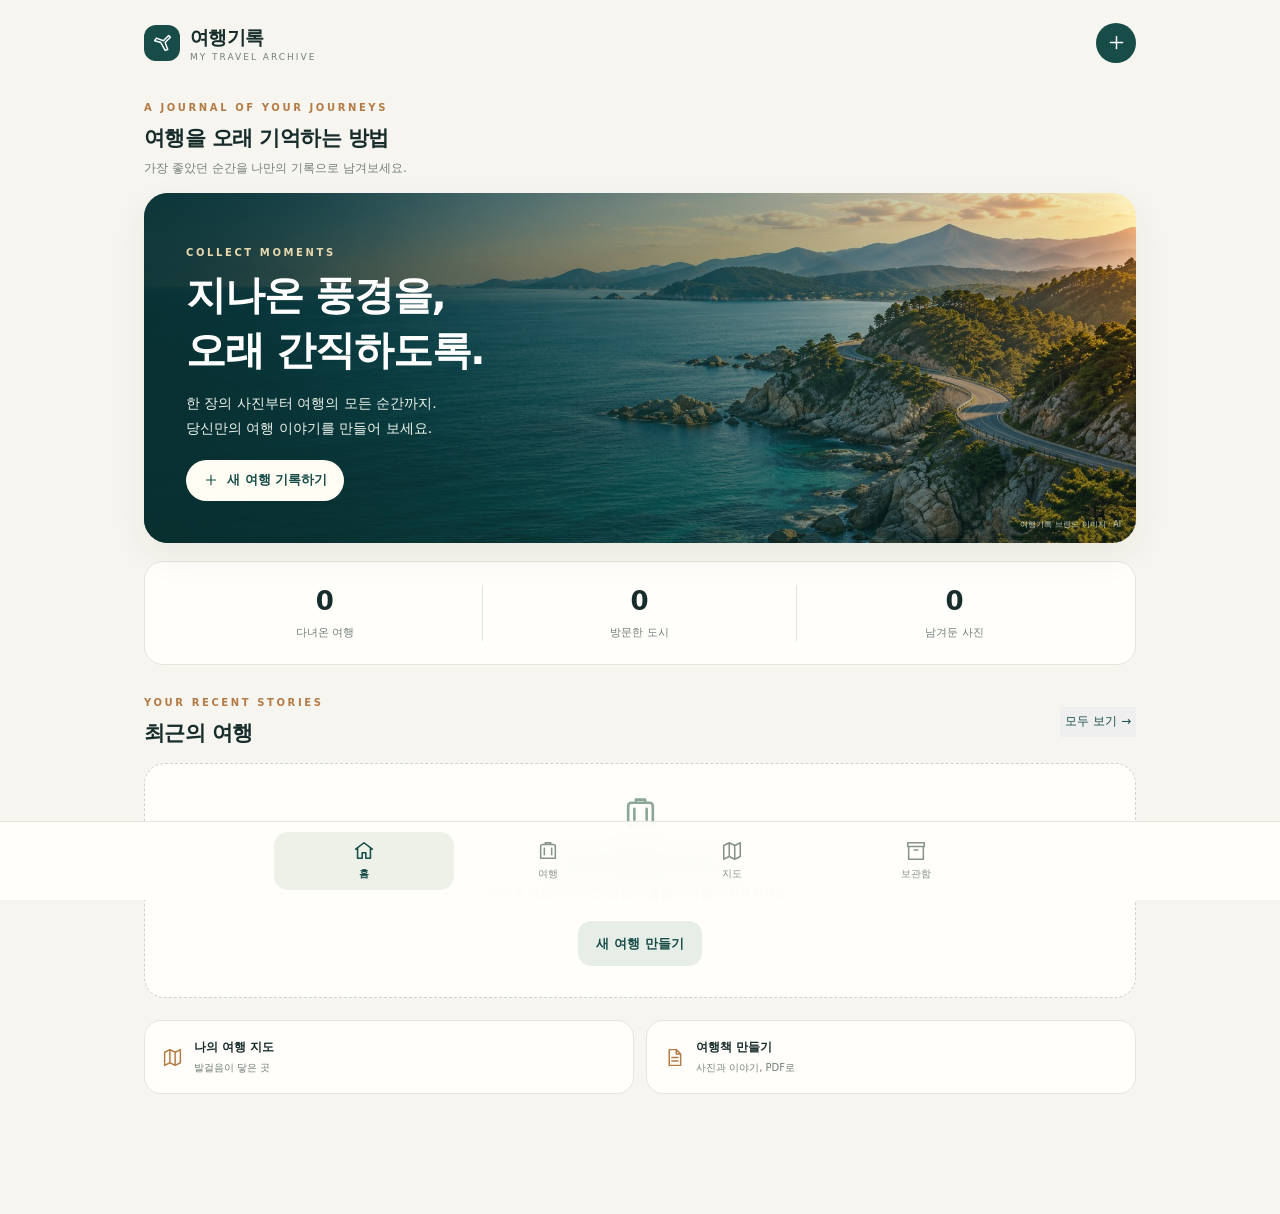
==== android/app/src/main/assets/index.html @ 4f171561 "feat: build polished travel diary Android APK with expense tracking and photo PDFs" ====
<!doctype html><html lang="ko"><head><meta charset="utf-8"><meta name="viewport" content="width=device-width,initial-scale=1,viewport-fit=cover"><meta name="theme-color" content="#174c48"><title>여행기록</title><link rel="stylesheet" href="leaflet.css"><link rel="stylesheet" href="styles.css"></head><body><div id="app"><header id="header"></header><main id="main"></main><nav id="nav" aria-label="주 메뉴"></nav></div><div id="modalRoot"></div><div id="toast" role="status"></div><input type="file" id="importFile" accept=".json,application/json" hidden><script src="model.js"></script><script src="storage.js"></script><script src="locations.js"></script><script src="leaflet.js"></script><script src="native.js"></script><script src="report.js"></script><script src="app.js"></script></body></html>
---- android/app/src/main/assets/leaflet.css ----
/* required styles */

.leaflet-pane,
.leaflet-tile,
.leaflet-marker-icon,
.leaflet-marker-shadow,
.leaflet-tile-container,
.leaflet-pane > svg,
.leaflet-pane > canvas,
.leaflet-zoom-box,
.leaflet-image-layer,
.leaflet-layer {
	position: absolute;
	left: 0;
	top: 0;
	}
.leaflet-container {
	overflow: hidden;
	}
.leaflet-tile,
.leaflet-marker-icon,
.leaflet-marker-shadow {
	-webkit-user-select: none;
	   -moz-user-select: none;
	        user-select: none;
	  -webkit-user-drag: none;
	}
/* Prevents IE11 from highlighting tiles in blue */
.leaflet-tile::selection {
	background: transparent;
}
/* Safari renders non-retina tile on retina better with this, but Chrome is worse */
.leaflet-safari .leaflet-tile {
	image-rendering: -webkit-optimize-contrast;
	}
/* hack that prevents hw layers "stretching" when loading new tiles */
.leaflet-safari .leaflet-tile-container {
	width: 1600px;
	height: 1600px;
	-webkit-transform-origin: 0 0;
	}
.leaflet-marker-icon,
.leaflet-marker-shadow {
	display: block;
	}
/* .leaflet-container svg: reset svg max-width decleration shipped in Joomla! (joomla.org) 3.x */
/* .leaflet-container img: map is broken in FF if you have max-width: 100% on tiles */
.leaflet-container .leaflet-overlay-pane svg {
	max-width: none !important;
	max-height: none !important;
	}
.leaflet-container .leaflet-marker-pane img,
.leaflet-container .leaflet-shadow-pane img,
.leaflet-container .leaflet-tile-pane img,
.leaflet-container img.leaflet-image-layer,
.leaflet-container .leaflet-tile {
	max-width: none !important;
	max-height: none !important;
	width: auto;
	padding: 0;
	}

.leaflet-container img.leaflet-tile {
	/* See: https://bugs.chromium.org/p/chromium/issues/detail?id=600120 */
	mix-blend-mode: plus-lighter;
}

.leaflet-container.leaflet-touch-zoom {
	-ms-touch-action: pan-x pan-y;
	touch-action: pan-x pan-y;
	}
.leaflet-container.leaflet-touch-drag {
	-ms-touch-action: pinch-zoom;
	/* Fallback for FF which doesn't support pinch-zoom */
	touch-action: none;
	touch-action: pinch-zoom;
}
.leaflet-container.leaflet-touch-drag.leaflet-touch-zoom {
	-ms-touch-action: none;
	touch-action: none;
}
.leaflet-container {
	-webkit-tap-highlight-color: transparent;
}
.leaflet-container a {
	-webkit-tap-highlight-color: rgba(51, 181, 229, 0.4);
}
.leaflet-tile {
	filter: inherit;
	visibility: hidden;
	}
.leaflet-tile-loaded {
	visibility: inherit;
	}
.leaflet-zoom-box {
	width: 0;
	height: 0;
	-moz-box-sizing: border-box;
	     box-sizing: border-box;
	z-index: 800;
	}
/* workaround for https://bugzilla.mozilla.org/show_bug.cgi?id=888319 */
.leaflet-overlay-pane svg {
	-moz-user-select: none;
	}

.leaflet-pane         { z-index: 400; }

.leaflet-tile-pane    { z-index: 200; }
.leaflet-overlay-pane { z-index: 400; }
.leaflet-shadow-pane  { z-index: 500; }
.leaflet-marker-pane  { z-index: 600; }
.leaflet-tooltip-pane   { z-index: 650; }
.leaflet-popup-pane   { z-index: 700; }

.leaflet-map-pane canvas { z-index: 100; }
.leaflet-map-pane svg    { z-index: 200; }

.leaflet-vml-shape {
	width: 1px;
	height: 1px;
	}
.lvml {
	behavior: url(#default#VML);
	display: inline-block;
	position: absolute;
	}


/* control positioning */

.leaflet-control {
	position: relative;
	z-index: 800;
	pointer-events: visiblePainted; /* IE 9-10 doesn't have auto */
	pointer-events: auto;
	}
.leaflet-top,
.leaflet-bottom {
	position: absolute;
	z-index: 1000;
	pointer-events: none;
	}
.leaflet-top {
	top: 0;
	}
.leaflet-right {
	right: 0;
	}
.leaflet-bottom {
	bottom: 0;
	}
.leaflet-left {
	left: 0;
	}
.leaflet-control {
	float: left;
	clear: both;
	}
.leaflet-right .leaflet-control {
	float: right;
	}
.leaflet-top .leaflet-control {
	margin-top: 10px;
	}
.leaflet-bottom .leaflet-control {
	margin-bottom: 10px;
	}
.leaflet-left .leaflet-control {
	margin-left: 10px;
	}
.leaflet-right .leaflet-control {
	margin-right: 10px;
	}


/* zoom and fade animations */

.leaflet-fade-anim .leaflet-popup {
	opacity: 0;
	-webkit-transition: opacity 0.2s linear;
	   -moz-transition: opacity 0.2s linear;
	        transition: opacity 0.2s linear;
	}
.leaflet-fade-anim .leaflet-map-pane .leaflet-popup {
	opacity: 1;
	}
.leaflet-zoom-animated {
	-webkit-transform-origin: 0 0;
	    -ms-transform-origin: 0 0;
	        transform-origin: 0 0;
	}
svg.leaflet-zoom-animated {
	will-change: transform;
}

.leaflet-zoom-anim .leaflet-zoom-animated {
	-webkit-transition: -webkit-transform 0.25s cubic-bezier(0,0,0.25,1);
	   -moz-transition:    -moz-transform 0.25s cubic-bezier(0,0,0.25,1);
	        transition:         transform 0.25s cubic-bezier(0,0,0.25,1);
	}
.leaflet-zoom-anim .leaflet-tile,
.leaflet-pan-anim .leaflet-tile {
	-webkit-transition: none;
	   -moz-transition: none;
	        transition: none;
	}

.leaflet-zoom-anim .leaflet-zoom-hide {
	visibility: hidden;
	}


/* cursors */

.leaflet-interactive {
	cursor: pointer;
	}
.leaflet-grab {
	cursor: -webkit-grab;
	cursor:    -moz-grab;
	cursor:         grab;
	}
.leaflet-crosshair,
.leaflet-crosshair .leaflet-interactive {
	cursor: crosshair;
	}
.leaflet-popup-pane,
.leaflet-control {
	cursor: auto;
	}
.leaflet-dragging .leaflet-grab,
.leaflet-dragging .leaflet-grab .leaflet-interactive,
.leaflet-dragging .leaflet-marker-draggable {
	cursor: move;
	cursor: -webkit-grabbing;
	cursor:    -moz-grabbing;
	cursor:         grabbing;
	}

/* marker & overlays interactivity */
.leaflet-marker-icon,
.leaflet-marker-shadow,
.leaflet-image-layer,
.leaflet-pane > svg path,
.leaflet-tile-container {
	pointer-events: none;
	}

.leaflet-marker-icon.leaflet-interactive,
.leaflet-image-layer.leaflet-interactive,
.leaflet-pane > svg path.leaflet-interactive,
svg.leaflet-image-layer.leaflet-interactive path {
	pointer-events: visiblePainted; /* IE 9-10 doesn't have auto */
	pointer-events: auto;
	}

/* visual tweaks */

.leaflet-container {
	background: #ddd;
	outline-offset: 1px;
	}
.leaflet-container a {
	color: #0078A8;
	}
.leaflet-zoom-box {
	border: 2px dotted #38f;
	background: rgba(255,255,255,0.5);
	}


/* general typography */
.leaflet-container {
	font-family: "Helvetica Neue", Arial, Helvetica, sans-serif;
	font-size: 12px;
	font-size: 0.75rem;
	line-height: 1.5;
	}


/* general toolbar styles */

.leaflet-bar {
	box-shadow: 0 1px 5px rgba(0,0,0,0.65);
	border-radius: 4px;
	}
.leaflet-bar a {
	background-color: #fff;
	border-bottom: 1px solid #ccc;
	width: 26px;
	height: 26px;
	line-height: 26px;
	display: block;
	text-align: center;
	text-decoration: none;
	color: black;
	}
.leaflet-bar a,
.leaflet-control-layers-toggle {
	background-position: 50% 50%;
	background-repeat: no-repeat;
	display: block;
	}
.leaflet-bar a:hover,
.leaflet-bar a:focus {
	background-color: #f4f4f4;
	}
.leaflet-bar a:first-child {
	border-top-left-radius: 4px;
	border-top-right-radius: 4px;
	}
.leaflet-bar a:last-child {
	border-bottom-left-radius: 4px;
	border-bottom-right-radius: 4px;
	border-bottom: none;
	}
.leaflet-bar a.leaflet-disabled {
	cursor: default;
	background-color: #f4f4f4;
	color: #bbb;
	}

.leaflet-touch .leaflet-bar a {
	width: 30px;
	height: 30px;
	line-height: 30px;
	}
.leaflet-touch .leaflet-bar a:first-child {
	border-top-left-radius: 2px;
	border-top-right-radius: 2px;
	}
.leaflet-touch .leaflet-bar a:last-child {
	border-bottom-left-radius: 2px;
	border-bottom-right-radius: 2px;
	}

/* zoom control */

.leaflet-control-zoom-in,
.leaflet-control-zoom-out {
	font: bold 18px 'Lucida Console', Monaco, monospace;
	text-indent: 1px;
	}

.leaflet-touch .leaflet-control-zoom-in, .leaflet-touch .leaflet-control-zoom-out  {
	font-size: 22px;
	}


/* layers control */

.leaflet-control-layers {
	box-shadow: 0 1px 5px rgba(0,0,0,0.4);
	background: #fff;
	border-radius: 5px;
	}
.leaflet-control-layers-toggle {
	background-image: url(images/layers.png);
	width: 36px;
	height: 36px;
	}
.leaflet-retina .leaflet-control-layers-toggle {
	background-image: url(images/layers-2x.png);
	background-size: 26px 26px;
	}
.leaflet-touch .leaflet-control-layers-toggle {
	width: 44px;
	height: 44px;
	}
.leaflet-control-layers .leaflet-control-layers-list,
.leaflet-control-layers-expanded .leaflet-control-layers-toggle {
	display: none;
	}
.leaflet-control-layers-expanded .leaflet-control-layers-list {
	display: block;
	position: relative;
	}
.leaflet-control-layers-expanded {
	padding: 6px 10px 6px 6px;
	color: #333;
	background: #fff;
	}
.leaflet-control-layers-scrollbar {
	overflow-y: scroll;
	overflow-x: hidden;
	padding-right: 5px;
	}
.leaflet-control-layers-selector {
	margin-top: 2px;
	position: relative;
	top: 1px;
	}
.leaflet-control-layers label {
	display: block;
	font-size: 13px;
	font-size: 1.08333em;
	}
.leaflet-control-layers-separator {
	height: 0;
	border-top: 1px solid #ddd;
	margin: 5px -10px 5px -6px;
	}

/* Default icon URLs */
.leaflet-default-icon-path { /* used only in path-guessing heuristic, see L.Icon.Default */
	background-image: url(images/marker-icon.png);
	}


/* attribution and scale controls */

.leaflet-container .leaflet-control-attribution {
	background: #fff;
	background: rgba(255, 255, 255, 0.8);
	margin: 0;
	}
.leaflet-control-attribution,
.leaflet-control-scale-line {
	padding: 0 5px;
	color: #333;
	line-height: 1.4;
	}
.leaflet-control-attribution a {
	text-decoration: none;
	}
.leaflet-control-attribution a:hover,
.leaflet-control-attribution a:focus {
	text-decoration: underline;
	}
.leaflet-attribution-flag {
	display: inline !important;
	vertical-align: baseline !important;
	width: 1em;
	height: 0.6669em;
	}
.leaflet-left .leaflet-control-scale {
	margin-left: 5px;
	}
.leaflet-bottom .leaflet-control-scale {
	margin-bottom: 5px;
	}
.leaflet-control-scale-line {
	border: 2px solid #777;
	border-top: none;
	line-height: 1.1;
	padding: 2px 5px 1px;
	white-space: nowrap;
	-moz-box-sizing: border-box;
	     box-sizing: border-box;
	background: rgba(255, 255, 255, 0.8);
	text-shadow: 1px 1px #fff;
	}
.leaflet-control-scale-line:not(:first-child) {
	border-top: 2px solid #777;
	border-bottom: none;
	margin-top: -2px;
	}
.leaflet-control-scale-line:not(:first-child):not(:last-child) {
	border-bottom: 2px solid #777;
	}

.leaflet-touch .leaflet-control-attribution,
.leaflet-touch .leaflet-control-layers,
.leaflet-touch .leaflet-bar {
	box-shadow: none;
	}
.leaflet-touch .leaflet-control-layers,
.leaflet-touch .leaflet-bar {
	border: 2px solid rgba(0,0,0,0.2);
	background-clip: padding-box;
	}


/* popup */

.leaflet-popup {
	position: absolute;
	text-align: center;
	margin-bottom: 20px;
	}
.leaflet-popup-content-wrapper {
	padding: 1px;
	text-align: left;
	border-radius: 12px;
	}
.leaflet-popup-content {
	margin: 13px 24px 13px 20px;
	line-height: 1.3;
	font-size: 13px;
	font-size: 1.08333em;
	min-height: 1px;
	}
.leaflet-popup-content p {
	margin: 17px 0;
	margin: 1.3em 0;
	}
.leaflet-popup-tip-container {
	width: 40px;
	height: 20px;
	position: absolute;
	left: 50%;
	margin-top: -1px;
	margin-left: -20px;
	overflow: hidden;
	pointer-events: none;
	}
.leaflet-popup-tip {
	width: 17px;
	height: 17px;
	padding: 1px;

	margin: -10px auto 0;
	pointer-events: auto;

	-webkit-transform: rotate(45deg);
	   -moz-transform: rotate(45deg);
	    -ms-transform: rotate(45deg);
	        transform: rotate(45deg);
	}
.leaflet-popup-content-wrapper,
.leaflet-popup-tip {
	background: white;
	color: #333;
	box-shadow: 0 3px 14px rgba(0,0,0,0.4);
	}
.leaflet-container a.leaflet-popup-close-button {
	position: absolute;
	top: 0;
	right: 0;
	border: none;
	text-align: center;
	width: 24px;
	height: 24px;
	font: 16px/24px Tahoma, Verdana, sans-serif;
	color: #757575;
	text-decoration: none;
	background: transparent;
	}
.leaflet-container a.leaflet-popup-close-button:hover,
.leaflet-container a.leaflet-popup-close-button:focus {
	color: #585858;
	}
.leaflet-popup-scrolled {
	overflow: auto;
	}

.leaflet-oldie .leaflet-popup-content-wrapper {
	-ms-zoom: 1;
	}
.leaflet-oldie .leaflet-popup-tip {
	width: 24px;
	margin: 0 auto;

	-ms-filter: "progid:DXImageTransform.Microsoft.Matrix(M11=0.70710678, M12=0.70710678, M21=-0.70710678, M22=0.70710678)";
	filter: progid:DXImageTransform.Microsoft.Matrix(M11=0.70710678, M12=0.70710678, M21=-0.70710678, M22=0.70710678);
	}

.leaflet-oldie .leaflet-control-zoom,
.leaflet-oldie .leaflet-control-layers,
.leaflet-oldie .leaflet-popup-content-wrapper,
.leaflet-oldie .leaflet-popup-tip {
	border: 1px solid #999;
	}


/* div icon */

.leaflet-div-icon {
	background: #fff;
	border: 1px solid #666;
	}


/* Tooltip */
/* Base styles for the element that has a tooltip */
.leaflet-tooltip {
	position: absolute;
	padding: 6px;
	background-color: #fff;
	border: 1px solid #fff;
	border-radius: 3px;
	color: #222;
	white-space: nowrap;
	-webkit-user-select: none;
	-moz-user-select: none;
	-ms-user-select: none;
	user-select: none;
	pointer-events: none;
	box-shadow: 0 1px 3px rgba(0,0,0,0.4);
	}
.leaflet-tooltip.leaflet-interactive {
	cursor: pointer;
	pointer-events: auto;
	}
.leaflet-tooltip-top:before,
.leaflet-tooltip-bottom:before,
.leaflet-tooltip-left:before,
.leaflet-tooltip-right:before {
	position: absolute;
	pointer-events: none;
	border: 6px solid transparent;
	background: transparent;
	content: "";
	}

/* Directions */

.leaflet-tooltip-bottom {
	margin-top: 6px;
}
.leaflet-tooltip-top {
	margin-top: -6px;
}
.leaflet-tooltip-bottom:before,
.leaflet-tooltip-top:before {
	left: 50%;
	margin-left: -6px;
	}
.leaflet-tooltip-top:before {
	bottom: 0;
	margin-bottom: -12px;
	border-top-color: #fff;
	}
.leaflet-tooltip-bottom:before {
	top: 0;
	margin-top: -12px;
	margin-left: -6px;
	border-bottom-color: #fff;
	}
.leaflet-tooltip-left {
	margin-left: -6px;
}
.leaflet-tooltip-right {
	margin-left: 6px;
}
.leaflet-tooltip-left:before,
.leaflet-tooltip-right:before {
	top: 50%;
	margin-top: -6px;
	}
.leaflet-tooltip-left:before {
	right: 0;
	margin-right: -12px;
	border-left-color: #fff;
	}
.leaflet-tooltip-right:before {
	left: 0;
	margin-left: -12px;
	border-right-color: #fff;
	}

/* Printing */

@media print {
	/* Prevent printers from removing background-images of controls. */
	.leaflet-control {
		-webkit-print-color-adjust: exact;
		print-color-adjust: exact;
		}
	}
---- android/app/src/main/assets/styles.css ----
:root{--paper:#f7f5ef;--white:#fffefa;--ink:#172d2b;--muted:#73817a;--teal:#174c48;--soft:#e7eeE7;--line:#e4e6dd;--gold:#b47b45;--shadow:0 12px 36px #142e2310}*{box-sizing:border-box}body{margin:0;background:var(--paper);color:var(--ink);font-family:system-ui,-apple-system,'Noto Sans KR',sans-serif;font-size:14px;line-height:1.6;-webkit-tap-highlight-color:transparent}button,input,textarea,select{font:inherit}button{cursor:pointer;border:0;color:inherit}button:focus-visible,a:focus-visible{outline:3px solid #bc8f54;outline-offset:3px}button:disabled{opacity:.5;cursor:default}button svg{flex-shrink:0}svg.ico{width:21px;height:21px;stroke:currentColor;stroke-width:1.7;fill:none;stroke-linecap:round;stroke-linejoin:round}h1,h2,h3,p{margin:0}h1{font-size:27px;letter-spacing:-1.2px;line-height:1.35}h2{font-size:21px;letter-spacing:-.6px;line-height:1.45}h3{font-size:17px;letter-spacing:-.4px}small,.muted{color:var(--muted)}img{display:block;max-width:100%}#header{max-width:1040px;margin:auto;padding:22px 24px 12px;display:flex;align-items:center;justify-content:space-between;gap:12px}.brand{display:flex;align-items:center;gap:10px}.brandmark{width:36px;height:36px;border-radius:12px;background:var(--teal);color:#fff;display:grid;place-items:center}.brand strong{font-size:19px;letter-spacing:-.7px}.brand span small{display:block;font-size:9px;letter-spacing:2px;line-height:1.2}.icon-btn{background:transparent;min-width:44px;min-height:44px;display:inline-flex;align-items:center;justify-content:center;border-radius:50%}.icon-btn:hover{background:#174c4809}.round-add{background:var(--teal);color:white;width:40px;height:40px;min-height:40px;min-width:40px}main{max-width:1040px;margin:auto;padding:16px 24px 120px;min-height:75vh}.eyebrow{font-size:10px;letter-spacing:2.6px;color:var(--gold);font-weight:700;margin-bottom:7px}.section-head{display:flex;justify-content:space-between;align-items:center;gap:15px;margin:30px 0 14px}.section-head .text-btn{padding:5px;color:var(--teal);font-size:12px}.hero{position:relative;min-height:286px;overflow:hidden;border-radius:24px;background:#174c48 url(hero.jpg) center/cover;color:#fff;box-shadow:var(--shadow);display:flex;align-items:flex-end;padding:28px;margin:15px 0 18px}.hero:before{content:'';position:absolute;inset:0;background:linear-gradient(90deg,#0a302ecc 0%,#123d3260 60%,transparent),linear-gradient(0deg,#0a29285e,transparent 90%)}.hero-content{position:relative;z-index:1;max-width:330px}.hero .eyebrow{color:#e9d8ae}.hero h1{font-size:31px;line-height:1.38;letter-spacing:-1.2px}.hero p{font-size:12px;margin:12px 0 19px;color:#eef5ec;line-height:1.8}.hero button{background:#fffdf4;color:var(--teal);border-radius:30px;font-weight:700;display:flex;gap:8px;align-items:center;padding:10px 17px;font-size:12px}.hero .ico{width:16px;height:16px}.hero-credit{position:absolute;bottom:11px;right:15px;color:#e5f2ebc9;font-size:8px;z-index:1}.intro{display:flex;align-items:end;justify-content:space-between;margin-bottom:12px}.intro p{font-size:12px;color:var(--muted);margin-top:5px}.stats{display:grid;grid-template-columns:repeat(3,1fr);padding:21px 5px;background:var(--white);border:1px solid var(--line);border-radius:19px;margin-bottom:8px}.stat{text-align:center;border-right:1px solid var(--line)}.stat:last-child{border:0}.stat strong{display:block;font-size:26px;font-weight:600;line-height:1.3;font-variant-numeric:tabular-nums}.stat small{font-size:11px;display:block;margin-top:5px}.trip-grid{display:grid;grid-template-columns:repeat(2,minmax(0,1fr));gap:16px}.trip-card{position:relative;background:var(--white);border:1px solid var(--line);border-radius:20px;overflow:hidden;box-shadow:0 4px 20px #142e2305}.card-open{text-align:left;display:block;width:100%;padding:0;background:transparent}.trip-image{height:170px;position:relative;background:linear-gradient(150deg,#a2bca5,#466e62);overflow:hidden}.trip-image img{height:100%;width:100%;object-fit:cover}.cover-blank{height:100%;display:grid;place-items:center;background:radial-gradient(ellipse at 5% 100%,#a0b997 0,transparent 55%),linear-gradient(150deg,#d9e3d4,#6a9382);color:#fff7}.cover-blank .ico{width:52px;height:52px;stroke-width:.9}.trip-image .badge{position:absolute;left:14px;bottom:12px;background:#fffdf1ed;border:0;backdrop-filter:blur(5px)}.card-content{padding:17px 18px 18px}.card-content h3{line-height:1.5;margin-bottom:5px;overflow-wrap:anywhere}.card-content .date{font-size:11px;color:var(--muted)}.card-content .card-bottom{display:flex;justify-content:space-between;border-top:1px solid var(--line);padding-top:12px;margin-top:14px;font-size:11px;color:var(--muted);gap:10px}.card-content .star{color:var(--gold)}.bookmark{position:absolute;top:12px;right:12px;min-width:35px;min-height:35px;background:#fffefaee;box-shadow:0 1px 6px #0001;color:var(--teal)}.bookmark.active{background:var(--teal);color:#fff}.badge{display:inline-flex;align-items:center;gap:5px;font-size:10px;line-height:1.5;padding:4px 9px;border-radius:30px;background:var(--soft);color:var(--teal);white-space:nowrap}.badge.copper{background:#f0e6d8;color:#9b6639}.empty{background:var(--white);border:1px dashed #ccd4c8;border-radius:21px;text-align:center;padding:31px 20px}.empty>svg{color:#8ba795;width:37px;height:37px;margin-bottom:11px}.empty p{color:var(--muted);font-size:12px;margin:8px 0 18px}.btn{background:var(--teal);color:white;border-radius:13px;padding:12px 18px;display:inline-flex;align-items:center;justify-content:center;gap:8px;font-size:13px;font-weight:600;min-height:45px}.btn.secondary{background:var(--soft);color:var(--teal)}.btn.outline{background:transparent;border:1px solid var(--line);color:var(--teal)}.btn.danger{background:#f9ece6;color:#ad4d36}.btn.wide{width:100%}.quick-row{display:grid;grid-template-columns:1fr 1fr;gap:12px;margin-top:22px}.quick{border:1px solid var(--line);border-radius:17px;text-align:left;background:var(--white);padding:17px;display:flex;align-items:center;gap:11px}.quick .ico{color:var(--gold)}.quick strong{font-size:12px;display:block}.quick small{font-size:10px;display:block;margin-top:2px}#nav{position:fixed;bottom:0;left:0;right:0;z-index:100;display:flex;justify-content:center;background:#fffefaee;backdrop-filter:blur(18px);border-top:1px solid var(--line);padding:10px max(20px,env(safe-area-inset-right)) calc(10px + env(safe-area-inset-bottom));gap:4px}#nav button{max-width:180px;flex:1;border-radius:14px;padding:8px 5px;background:transparent;color:#87948b;display:flex;flex-direction:column;align-items:center;gap:4px;font-size:10px;min-height:53px}#nav button.active{color:var(--teal);background:#edf1e8;font-weight:700}#nav .ico{width:22px;height:22px}.search{position:relative;margin:22px 0 16px}.search>.ico{position:absolute;top:14px;left:15px;color:var(--muted);width:18px}.search input{width:100%;padding:13px 14px 13px 44px;border-radius:14px;border:1px solid var(--line);background:var(--white);color:var(--ink);font-size:12px;outline-color:var(--teal)}.filters{display:flex;gap:8px;overflow-x:auto;padding-bottom:6px;margin-bottom:16px;scrollbar-width:none}.pill{padding:8px 14px;white-space:nowrap;border-radius:25px;font-size:11px;background:#eeeee6;color:var(--muted);min-height:37px}.pill.active{background:var(--teal);color:white}.result-count{font-size:11px;color:var(--muted);margin:8px 0 12px}.detail-top{margin:-12px -4px 0;display:flex;align-items:center;justify-content:space-between}.detail-hero{height:275px;border-radius:23px;overflow:hidden;margin:6px 0 20px;position:relative}.detail-hero img{width:100%;height:100%;object-fit:cover}.detail-title h1{font-size:27px;margin:10px 0}.detail-title .meta{display:flex;align-items:center;gap:6px;color:var(--muted);font-size:12px;margin-top:8px}.detail-title .meta .ico{width:15px;height:15px}.detail-stats{display:flex;gap:18px;border-top:1px solid var(--line);border-bottom:1px solid var(--line);padding:16px 0;margin:22px 0;flex-wrap:wrap;font-size:11px;color:var(--muted)}.detail-stats strong{display:block;color:var(--ink);font-size:17px;margin-top:3px}.tabs{display:flex;gap:25px;border-bottom:1px solid var(--line);margin-bottom:20px;overflow-x:auto}.tabs button{padding:10px 0 13px;color:var(--muted);background:transparent;font-size:12px;white-space:nowrap;border-bottom:2px solid transparent}.tabs button.active{color:var(--teal);border-color:var(--teal);font-weight:700}.days{display:flex;gap:7px;overflow:auto;margin:8px 0 20px;padding-bottom:5px}.timeline{padding-left:19px;border-left:1px solid #cbd9cc;margin:20px 0 20px 9px}.entry{position:relative;background:var(--white);border:1px solid var(--line);border-radius:17px;padding:18px;margin-bottom:19px}.entry:before{content:'';position:absolute;left:-26px;top:24px;width:10px;height:10px;background:var(--teal);border:3px solid var(--paper);border-radius:50%}.entry-head{display:flex;align-items:center;justify-content:space-between;gap:10px}.entry-label{display:flex;align-items:center;gap:8px;font-size:10px;color:var(--muted)}.entry-label .ico{width:16px;height:16px;color:var(--gold)}.entry h3{margin:9px 0 7px}.entry p{white-space:pre-wrap;overflow-wrap:anywhere;font-size:13px;line-height:1.9;color:#52645c}.entry-foot{display:flex;justify-content:space-between;gap:12px;margin-top:14px;font-size:11px}.entry-foot .star{color:var(--gold)}.entry-photos{display:flex;gap:7px;overflow-x:auto;margin-top:14px}.entry-photos button{padding:0;background:transparent;flex-shrink:0}.entry-photos img{width:100px;height:90px;object-fit:cover;border-radius:10px}.small-icon{min-width:30px;min-height:30px}.small-icon .ico{width:16px;height:16px}.gallery{display:grid;grid-template-columns:repeat(3,1fr);gap:6px}.gallery button{padding:0;background:transparent}.gallery img{width:100%;aspect-ratio:1;object-fit:cover;border-radius:10px}.panel{background:var(--white);border:1px solid var(--line);border-radius:18px;padding:21px;margin:16px 0}.panel p{color:var(--muted);font-size:12px;line-height:1.9}.panel .notes{white-space:pre-wrap;overflow-wrap:anywhere;color:#52645c;font-size:13px}.kv{display:flex;justify-content:space-between;gap:15px;padding:13px 0;border-bottom:1px solid var(--line);font-size:12px}.kv:last-child{border:0}.kv span{color:var(--muted)}.budget-bar{height:7px;border-radius:10px;background:var(--soft);overflow:hidden;margin:16px 0 10px}.budget-bar i{display:block;background:var(--gold);height:100%;border-radius:10px}.map-wrap{position:relative}.map{height:420px;background:#e8eee2;border:1px solid var(--line);border-radius:21px;z-index:1}.map.small{height:300px}.map-notice{font-size:11px;color:var(--muted);margin:9px 0 14px}.travel-pin{background:var(--teal);color:#fff;box-shadow:0 3px 12px #173d4444;border:3px solid white;border-radius:50% 50% 50% 3px;transform:rotate(-45deg);width:32px;height:32px;display:grid;place-items:center}.travel-pin span{transform:rotate(45deg);font-size:12px;line-height:1}.leaflet-popup-content{font:13px system-ui;line-height:1.7;max-width:220px}.leaflet-popup-content button{color:#174c48;background:#e7eee7;padding:7px 12px;border-radius:9px;margin-top:8px}.leaflet-control-attribution{font-size:9px!important}.map-summary{display:flex;align-items:center;justify-content:space-between;padding:13px 16px;margin:15px 0;background:var(--white);border:1px solid var(--line);border-radius:14px;font-size:12px}.place-row{padding:15px 0;border-bottom:1px solid var(--line);display:flex;gap:13px;align-items:center}.place-row .place-thumb{width:58px;height:58px;border-radius:12px;object-fit:cover;background:var(--soft)}.place-row .place-text{flex:1;min-width:0}.place-row h3{font-size:14px}.place-row small{font-size:10px}.place-row .star{color:var(--gold);font-size:13px}.place-row button{background:transparent;text-align:left;flex:1}.archive-summary{display:grid;grid-template-columns:repeat(2,1fr);gap:12px;margin-top:18px}.archive-summary .panel{margin:0}.archive-summary strong{font-size:25px;display:block;margin-top:7px}.menu-action{display:flex;align-items:center;gap:15px;width:100%;text-align:left;padding:17px 0;background:transparent;border-bottom:1px solid var(--line)}.menu-action:last-child{border:0}.menu-action>.ico{color:var(--teal)}.menu-action span{flex:1}.menu-action strong{font-size:13px}.menu-action small{display:block;font-size:10px;margin-top:3px}.fine-print{font-size:10px;color:var(--muted);text-align:center;margin:26px 0}.modal-backdrop{position:fixed;inset:0;background:#122b2a80;z-index:200;display:flex;align-items:flex-end;justify-content:center;backdrop-filter:blur(4px)}.sheet{background:var(--paper);width:100%;max-width:650px;max-height:94dvh;border-radius:25px 25px 0 0;overflow:auto;padding:12px 24px 30px;box-shadow:0 -10px 40px #152e2526}.handle{width:35px;height:4px;border-radius:9px;background:#cbd3c8;margin:0 auto 10px}.sheet-head{display:flex;align-items:center;justify-content:space-between;margin-bottom:16px}.sheet-head h2{font-size:21px}.form-grid{display:grid;grid-template-columns:1fr 1fr;gap:14px}.field{display:block;margin-bottom:15px;font-size:11px;font-weight:600;color:#63736b}.field input,.field select,.field textarea{display:block;width:100%;background:var(--white);color:var(--ink);border:1px solid #d8dfd3;border-radius:12px;padding:12px 13px;margin-top:7px;outline-color:var(--teal);font-size:13px;min-height:46px;font-weight:400}.field textarea{min-height:105px;resize:vertical;line-height:1.8}.field small{display:block;margin-top:5px;font-size:10px;font-weight:400}.photo-input{border:1px dashed #bac9b8;border-radius:14px;padding:13px;background:#eef1e8;margin:8px 0 16px}.photo-input input{font-size:11px;width:100%}.photo-input label{font-size:11px;color:var(--teal);display:block;margin-bottom:9px;font-weight:600}.photo-list{display:flex;gap:8px;overflow:auto;margin-top:10px}.photo-chip{position:relative;flex-shrink:0}.photo-chip img{width:77px;height:70px;object-fit:cover;border-radius:9px}.photo-chip button{position:absolute;top:3px;right:3px;background:#174c48cc;color:white;border-radius:50%;width:24px;height:24px;font-size:14px}.rating-input{display:flex;gap:5px;margin-top:8px}.rating-input button{font-size:27px;color:#d2d8cd;background:transparent;min-width:38px;padding:2px}.rating-input button.on{color:var(--gold)}.form-actions{display:flex;gap:10px;margin-top:22px}.form-actions>.btn{flex:1}.form-error{color:#a34c3c;font-size:12px;min-height:18px;margin-top:8px}.check-row{display:flex;gap:12px;align-items:center;padding:13px 0;border-bottom:1px solid var(--line);font-size:13px}.check-row input{width:18px;height:18px;accent-color:var(--teal)}.check-row small{display:block;font-size:10px}.photo-viewer{background:#102e2a;align-items:center}.photo-viewer img{max-height:84dvh;max-width:100%;object-fit:contain}.photo-viewer .icon-btn{position:absolute;right:15px;top:15px;color:white;background:#ffffff20}#toast{position:fixed;bottom:100px;left:50%;transform:translateX(-50%);border-radius:14px;background:#173d37f2;color:white;font-size:12px;max-width:90%;padding:11px 18px;z-index:400;opacity:0;pointer-events:none;transition:opacity .2s}#toast.show{opacity:1}.report-overlay{position:fixed;inset:0;background:var(--paper);z-index:300;overflow:auto}.report-toolbar{position:sticky;top:0;background:#fffefa;display:flex;align-items:center;justify-content:space-between;gap:8px;padding:12px 18px;border-bottom:1px solid var(--line);z-index:2}.report-toolbar .btn{font-size:12px;padding:10px 14px}.report-document{max-width:800px;margin:25px auto;background:white;padding:40px;box-shadow:var(--shadow);color:#172d2b;line-height:1.8}.report-document h1{font-size:30px}.report-document .report-kicker{font-size:10px;letter-spacing:2px;color:var(--gold)}.report-document .report-head{border-bottom:2px solid var(--teal);padding-bottom:22px;margin-bottom:26px}.report-trip{margin-bottom:35px}.report-trip h2{border-bottom:1px solid #cad7ce;padding:15px 0 9px}.report-trip .report-meta{font-size:11px;color:#76847a;margin:8px 0 17px}.report-entry{margin:18px 0;padding-left:15px;border-left:2px solid #dbe5dd}.report-entry h3{font-size:15px}.report-entry .report-label{font-size:10px;color:#738078}.report-entry p,.report-note{font-size:12px;white-space:pre-wrap;overflow-wrap:anywhere;line-height:1.9;orphans:3;widows:3;margin:8px 0}.report-photos{display:grid;grid-template-columns:repeat(2,minmax(0,1fr));gap:9px;margin-top:12px}.report-photos figure{margin:0;break-inside:avoid}.report-photos img{width:100%;max-height:240px;object-fit:contain;background:#f6f7f2}.report-cover{max-height:240px;width:100%;object-fit:cover;border-radius:4px;margin:15px 0}.report-expense{background:#f0f4ed;padding:12px 16px;font-size:11px;margin:17px 0}.report-footer{border-top:1px solid #ccd5cb;padding-top:15px;font-size:10px;color:#8a948b}.report-trip h2,.report-entry h3,.report-label{break-after:avoid}.report-entry{break-inside:auto}
@media(max-width:560px){.trip-grid{grid-template-columns:1fr}.trip-image{height:190px}.hero{min-height:285px}.home-grid .trip-image{height:170px}.home-grid .trip-card:nth-child(n+3){display:none}.home-grid{grid-template-columns:1fr}.detail-hero{height:236px}.report-document{padding:25px 20px}.report-toolbar strong{font-size:12px}.sheet{max-height:93dvh}.form-grid{gap:10px}.map{height:390px}}@media(min-width:750px){main{padding-top:25px}.hero{min-height:350px;padding:42px}.hero h1{font-size:40px}.hero p{font-size:14px}.hero-content{max-width:400px}.hero button{font-size:13px}.home-grid{grid-template-columns:repeat(3,1fr)}.detail-hero{height:380px}.sheet{margin-bottom:25px;border-radius:25px;max-height:90dvh}.stats{padding:23px}.trip-image{height:220px}.home-grid .trip-image{height:175px}}@media(prefers-reduced-motion:reduce){*{scroll-behavior:auto!important;transition:none!important}}
@media print{@page{size:A4;margin:16mm 15mm 17mm}body{background:white}#app,#modalRoot,#toast,#importFile,.report-toolbar{display:none!important}.report-overlay{position:static;background:white;overflow:visible}.report-document{margin:0;padding:0;max-width:none;box-shadow:none}.report-cover{max-height:60mm}.report-photos img{max-height:63mm}.report-trip{margin-bottom:10mm}.report-entry{margin:5mm 0}.report-document h1{font-size:25px}*{-webkit-print-color-adjust:exact;print-color-adjust:exact}}
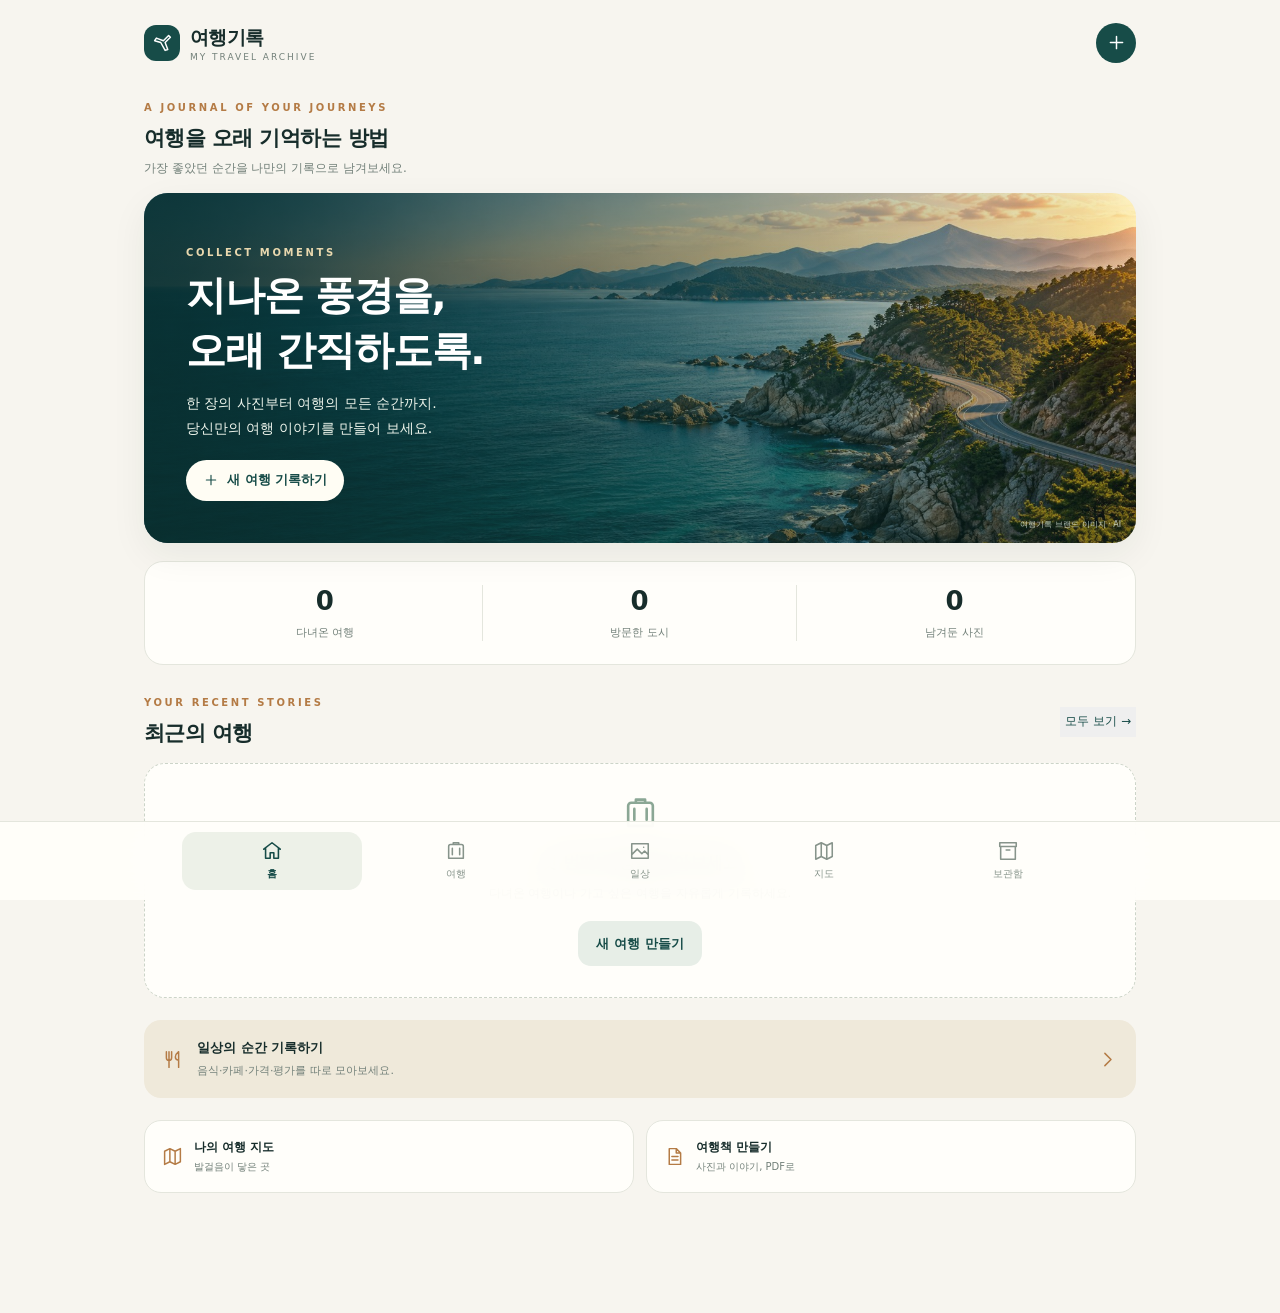
==== commit 1eaf49ce: "feat: add everyday food and cafe records with photo PDFs and compatible backups" ====
--- a/android/app/src/main/assets/index.html
+++ b/android/app/src/main/assets/index.html
@@ -1 +1 @@
-<!doctype html><html lang="ko"><head><meta charset="utf-8"><meta name="viewport" content="width=device-width,initial-scale=1,viewport-fit=cover"><meta name="theme-color" content="#174c48"><title>여행기록</title><link rel="stylesheet" href="leaflet.css"><link rel="stylesheet" href="styles.css"></head><body><div id="app"><header id="header"></header><main id="main"></main><nav id="nav" aria-label="주 메뉴"></nav></div><div id="modalRoot"></div><div id="toast" role="status"></div><input type="file" id="importFile" accept=".json,application/json" hidden><script src="model.js"></script><script src="storage.js"></script><script src="locations.js"></script><script src="leaflet.js"></script><script src="native.js"></script><script src="report.js"></script><script src="app.js"></script></body></html>
+<!doctype html><html lang="ko"><head><meta charset="utf-8"><meta name="viewport" content="width=device-width,initial-scale=1,viewport-fit=cover"><meta name="theme-color" content="#174c48"><title>여행기록</title><link rel="stylesheet" href="leaflet.css"><link rel="stylesheet" href="styles.css"><link rel="stylesheet" href="daily.css"></head><body><div id="app"><header id="header"></header><main id="main"></main><nav id="nav" aria-label="주 메뉴"></nav></div><div id="modalRoot"></div><div id="toast" role="status"></div><input type="file" id="importFile" accept=".json,application/json" hidden><script src="model.js"></script><script src="daily-model.js"></script><script src="storage.js"></script><script src="locations.js"></script><script src="leaflet.js"></script><script src="native.js"></script><script src="report.js"></script><script src="daily.js"></script><script src="app.js"></script></body></html>
--- a/android/app/src/main/assets/daily.css
+++ b/android/app/src/main/assets/daily.css
@@ -0,0 +1 @@
+.daily-heading{display:flex;justify-content:space-between;align-items:center;gap:10px}.daily-heading p{font-size:12px;margin-top:7px}.daily-intro{border:1px solid #dddacb;border-radius:19px;background:linear-gradient(120deg,#e9edde,#f4ecd9);padding:19px;margin:23px 0 17px}.daily-intro>div{display:flex;gap:12px;align-items:center;margin-bottom:15px}.daily-intro>div>.ico{color:var(--gold);width:28px;height:28px}.daily-intro strong{display:block;font-size:13px}.daily-intro small{display:block;font-size:11px;margin-top:3px}.daily-intro .btn{width:100%;background:#906341}.daily-stats{display:flex;justify-content:space-between;gap:10px;font-size:10px;color:var(--muted);padding:0 3px}.daily-stats strong{color:var(--teal);font-size:13px;margin-left:3px}.daily-filter-row{display:flex;gap:8px;align-items:center;margin-bottom:15px}.daily-filter-row label{font-size:10px;color:var(--muted);flex:1}.daily-filter-row select{display:block;width:100%;padding:9px 7px;margin-top:4px;border:1px solid var(--line);border-radius:10px;background:var(--white);color:var(--ink);font-size:11px;min-height:38px}.daily-filter-row .text-btn{background:transparent;color:var(--teal);font-size:11px;margin-top:17px;min-height:38px}.daily-grid{display:grid;grid-template-columns:repeat(2,minmax(0,1fr));gap:13px}.daily-card{background:var(--white);border:1px solid var(--line);border-radius:17px;overflow:hidden;position:relative}.daily-image{height:150px;position:relative}.daily-image>img{width:100%;height:100%;object-fit:cover}.daily-image .badge{position:absolute;left:10px;bottom:9px;background:#fffdf3ed;font-size:9px;padding:3px 8px}.photo-count{position:absolute;top:8px;right:8px;border-radius:20px;background:#122e2a85;color:white;display:flex;align-items:center;gap:4px;padding:3px 7px;font-size:9px}.photo-count .ico{width:12px;height:12px}.daily-card-body{padding:13px}.daily-card-body h3{font-size:14px;white-space:nowrap;text-overflow:ellipsis;overflow:hidden}.daily-menu{font-size:11px;color:#6d7d72;white-space:nowrap;overflow:hidden;text-overflow:ellipsis;margin:4px 0 3px}.daily-date{font-size:9px;color:var(--muted)}.daily-card-foot{display:flex;justify-content:space-between;gap:7px;padding-top:9px;margin-top:9px;border-top:1px solid var(--line);font-size:10px}.daily-card-foot .star{color:var(--gold)}.daily-card-foot strong{font-size:10px}.revisit-mark{position:absolute;top:9px;left:9px;width:27px;height:27px;display:grid;place-items:center;border-radius:50%;background:var(--teal);color:#fff;pointer-events:none}.revisit-mark .ico{width:14px;height:14px}.place-filter{background:var(--soft);border-radius:12px;padding:6px 10px;display:flex;align-items:center;justify-content:space-between;gap:10px;font-size:11px;color:var(--teal);margin-bottom:13px}.place-filter>span{display:flex;align-items:center;gap:6px;overflow-wrap:anywhere}.place-filter .ico{width:16px;height:16px}.daily-gallery{display:flex;gap:8px;overflow-x:auto;scroll-snap-type:x mandatory;border-radius:21px;margin:7px 0 22px}.daily-gallery button{background:transparent;padding:0;flex:0 0 100%;scroll-snap-align:start}.daily-gallery img{height:260px;width:100%;object-fit:cover;border-radius:21px}.daily-gallery>.cover-blank{width:100%;height:210px}.daily-rating{color:var(--gold);font-size:21px;letter-spacing:2px;margin:12px 0 15px}.daily-rating small{letter-spacing:0;font-size:11px;margin-left:12px}.daily-history{display:flex;align-items:center;justify-content:space-between;gap:12px;background:transparent;border-bottom:1px solid var(--line);padding:14px 0;width:100%;text-align:left;font-size:12px}.daily-history strong{font-size:12px;display:block}.daily-history small{display:block;margin-top:3px;font-size:10px}.daily-history b{font-size:11px;white-space:nowrap}.daily-form-details{padding:13px 0;margin-bottom:10px}.daily-form-details summary{font-size:12px;color:var(--teal);margin-bottom:14px;cursor:pointer}.daily-total{padding:18px 0;margin-top:25px;border-top:1px solid var(--line);display:flex;justify-content:space-between;flex-wrap:wrap;gap:10px;font-size:12px}.daily-total small{width:100%;font-size:10px}.daily-total strong{color:var(--teal)}.daily-home-link{display:flex;align-items:center;gap:14px;margin-top:22px;background:#efe9da;border-radius:17px;padding:18px;width:100%;text-align:left}.daily-home-link>span{flex:1}.daily-home-link strong{display:block;font-size:13px}.daily-home-link small{display:block;font-size:11px;margin-top:3px}.daily-home-link>.ico{color:var(--gold)}@media(min-width:750px){.daily-grid{grid-template-columns:repeat(3,minmax(0,1fr));gap:18px}.daily-image{height:215px}.daily-card-body{padding:17px}.daily-card-body h3{font-size:16px}.daily-gallery img{height:400px}.daily-intro{display:flex;align-items:center;justify-content:space-between;gap:20px}.daily-intro>div{margin:0}.daily-intro .btn{width:auto}.daily-stats{justify-content:flex-start;gap:35px}.daily-filter-row{max-width:480px}}@media(max-width:360px){.daily-grid{gap:9px}.daily-image{height:125px}.daily-card-body{padding:10px}.daily-card-foot{font-size:9px;gap:3px}.daily-card-foot strong{font-size:9px}}@media print{.report-daily-record{break-inside:auto}}
